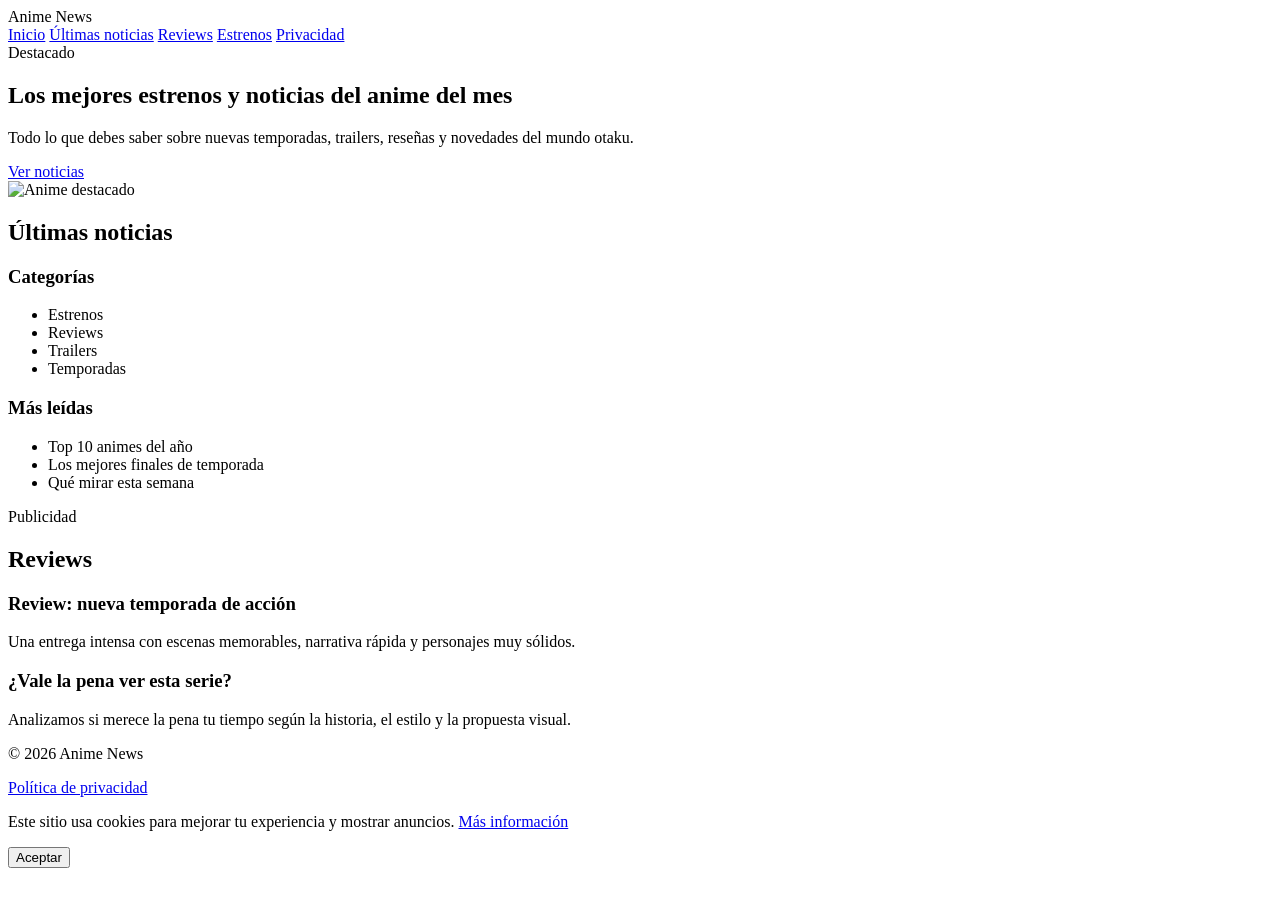
==== index.html @ 09990aba "Update index.html for Anime News site" ====
<!DOCTYPE html>
<html lang="es">
<head>
  <meta charset="UTF-8" />
  <meta name="viewport" content="width=device-width, initial-scale=1.0" />
  <meta name="description" content="Anime News: últimas noticias, reseñas y estrenos del mundo del anime." />
  <meta property="og:title" content="Anime News" />
  <meta property="og:description" content="Últimas noticias, estrenos y reseñas del mundo del anime." />
  <meta property="og:type" content="website" />
  <meta property="og:url" content="https://daihub.vercel.app/" />
  <meta property="og:image" content="https://daihub.vercel.app/og-image.jpg" />
  <meta name="twitter:card" content="summary_large_image" />
  <title>Anime News</title>
  <link rel="canonical" href="https://daihub.vercel.app/" />
  <link rel="stylesheet" href="styles.css" />
</head>
<body>
  <header class="site-header">
    <div class="container nav-wrap">
      <div class="brand">Anime News</div>
      <nav class="menu" aria-label="Menú principal">
        <a href="/">Inicio</a>
        <a href="#news">Últimas noticias</a>
        <a href="#reviews">Reviews</a>
        <a href="#featured">Estrenos</a>
        <a href="privacy.html">Privacidad</a>
      </nav>
    </div>
  </header>

  <main class="container page">
    <section class="hero">
      <div class="hero-content">
        <span class="eyebrow">Destacado</span>
        <h1>Los mejores estrenos y noticias del anime del mes</h1>
        <p>Todo lo que debes saber sobre nuevas temporadas, trailers, reseñas y novedades del mundo otaku.</p>
        <a class="button" href="#news">Ver noticias</a>
      </div>
      <div class="hero-image">
        <img src="https://images.unsplash.com/photo-1578632767115-351597cf2477?auto=format&fit=crop&w=1200&q=80" alt="Anime destacado" />
      </div>
    </section>

    <div class="content-layout">
      <section class="posts" id="news">
        <div class="section-title">
          <h2>Últimas noticias</h2>
        </div>
        <div id="posts-container"></div>
      </section>

      <aside class="sidebar">
        <div class="sidebar-card">
          <h3>Categorías</h3>
          <ul>
            <li>Estrenos</li>
            <li>Reviews</li>
            <li>Trailers</li>
            <li>Temporadas</li>
          </ul>
        </div>

        <div class="sidebar-card">
          <h3>Más leídas</h3>
          <ul>
            <li>Top 10 animes del año</li>
            <li>Los mejores finales de temporada</li>
            <li>Qué mirar esta semana</li>
          </ul>
        </div>

        <div class="ad-box">
          <p class="ad-label">Publicidad</p>
          <ins class="adsbygoogle"
               style="display:block"
               data-ad-client="ca-pub-9249457513441766"
               data-ad-slot="1234567890"
               data-ad-format="auto"
               data-full-width-responsive="true"></ins>
        </div>
      </aside>
    </div>

    <section id="reviews" class="review-section">
      <div class="section-title">
        <h2>Reviews</h2>
      </div>
      <div class="review-grid">
        <article class="review-card">
          <h3>Review: nueva temporada de acción</h3>
          <p>Una entrega intensa con escenas memorables, narrativa rápida y personajes muy sólidos.</p>
        </article>
        <article class="review-card">
          <h3>¿Vale la pena ver esta serie?</h3>
          <p>Analizamos si merece la pena tu tiempo según la historia, el estilo y la propuesta visual.</p>
        </article>
      </div>
    </section>
  </main>

  <footer class="site-footer">
    <div class="container footer-wrap">
      <p>© 2026 Anime News</p>
      <a href="privacy.html">Política de privacidad</a>
    </div>
  </footer>

  <div id="cookie-banner" class="cookie-banner hidden">
    <p>Este sitio usa cookies para mejorar tu experiencia y mostrar anuncios. <a href="privacy.html">Más información</a></p>
    <button id="accept-cookies">Aceptar</button>
  </div>

  <script async src="https://pagead2.googlesyndication.com/pagead/js/adsbygoogle.js?client=ca-pub-9249457513441766" crossorigin="anonymous"></script>
  <script src="main.js"></script>
</body>
</html>
---- styles.css ----
<!DOCTYPE html>
<html lang="es">
<head>
  <meta charset="UTF-8" />
  <meta name="viewport" content="width=device-width, initial-scale=1.0" />
  <meta name="description" content="Blog personal sobre tecnología, creatividad y contenido útil." />
  <meta property="og:title" content="Mi Blog" />
  <meta property="og:description" content="Blog personal sobre tecnología, ideas y contenido útil." />
  <meta property="og:type" content="website" />
  <meta property="og:url" content="https://daihub.vercel.app/" />
  <meta property="og:image" content="https://daihub.vercel.app/og-image.jpg" />
  <meta name="twitter:card" content="summary_large_image" />
  <title>Mi Blog</title>
  <link rel="canonical" href="https://daihub.vercel.app/" />
  <link rel="stylesheet" href="styles.css" />
  <script async src="https://pagead2.googlesyndication.com/pagead/js/adsbygoogle.js?client=ca-pub-9249457513441766" crossorigin="anonymous"></script>
</head>
<body>
  <header class="site-header">
    <div class="container nav-wrap">
      <div class="brand">Mi Blog</div>
      <nav class="menu">
        <a href="/">Inicio</a>
        <a href="privacy.html">Privacidad</a>
      </nav>
    </div>
  </header>

  <main class="container page">
    <section class="hero">
      <h1>Bienvenido a mi blog</h1>
      <p>Contenido útil, ideas, opiniones y recursos para empezar.</p>
    </section>

    <section class="posts" id="posts"></section>

    <div class="ad-block">
      <p class="ad-label">Publicidad</p>
      <ins class="adsbygoogle"
           style="display:block"
           data-ad-client="ca-pub-9249457513441766"
           data-ad-slot="1234567890"
           data-ad-format="auto"
           data-full-width-responsive="true"></ins>
      <script>
        (adsbygoogle = window.adsbygoogle || []).push({});
      </script>
    </div>
  </main>

  <footer class="site-footer">
    <div class="container">
      <p>© 2026 Mi Blog</p>
    </div>
  </footer>

  <div id="cookie-banner" class="cookie-banner hidden">
    <p>Este sitio usa cookies para mejorar tu experiencia y mostrar anuncios. <a href="privacy.html">Más información</a></p>
    <button id="accept-cookies">Aceptar</button>
  </div>

  <script src="main.js"></script>
</body>
</html>
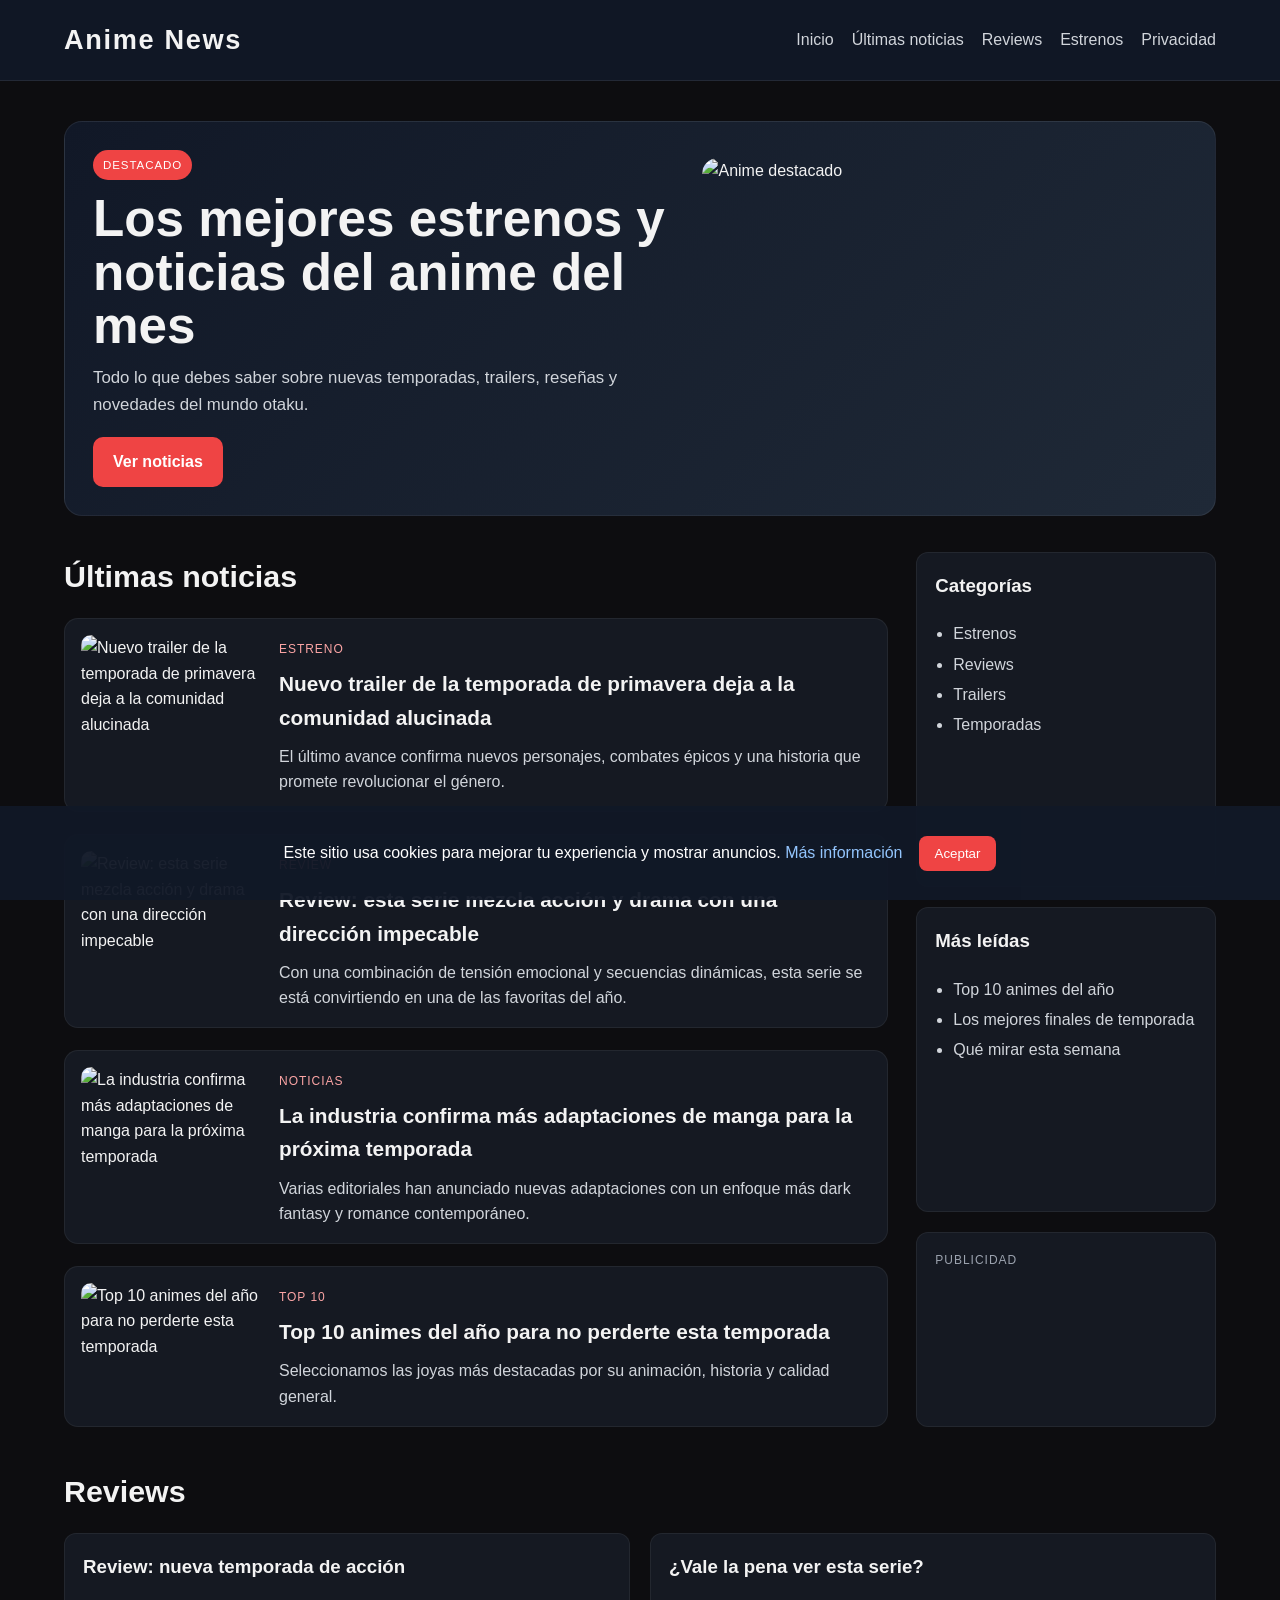
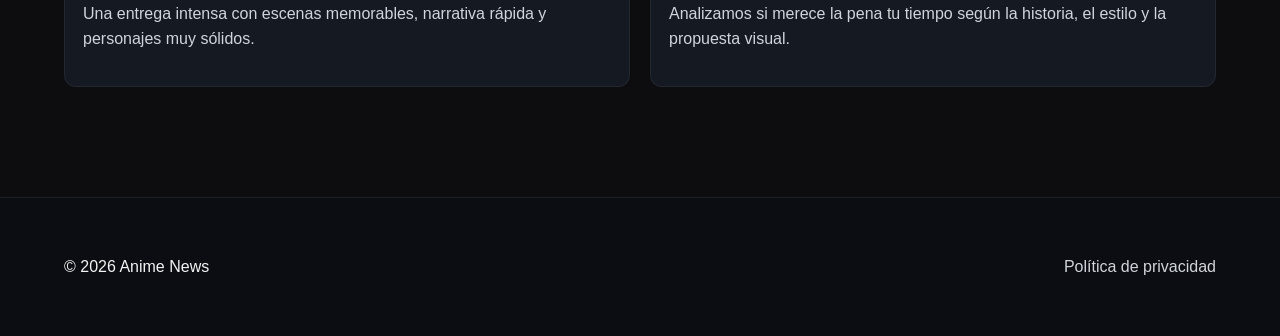
==== commit a4e8ceb5: "Change stylesheet link from styles.css to index.css" ====
--- a/index.html
+++ b/index.html
@@ -12,7 +12,7 @@
   <meta name="twitter:card" content="summary_large_image" />
   <title>Anime News</title>
   <link rel="canonical" href="https://daihub.vercel.app/" />
-  <link rel="stylesheet" href="styles.css" />
+  <link rel="stylesheet" href="index.css" />
 </head>
 <body>
   <header class="site-header">
--- a/index.css
+++ b/index.css
@@ -0,0 +1,279 @@
+* { box-sizing: border-box; }
+html { scroll-behavior: smooth; }
+
+body {
+  margin: 0;
+  font-family: Arial, sans-serif;
+  background: #0d0d10;
+  color: #f3f3f3;
+  line-height: 1.6;
+}
+
+img { max-width: 100%; display: block; }
+a { color: inherit; text-decoration: none; }
+
+.container {
+  width: min(1200px, 90vw);
+  margin: 0 auto;
+}
+
+.site-header {
+  position: sticky;
+  top: 0;
+  z-index: 20;
+  background: rgba(17, 24, 39, 0.96);
+  border-bottom: 1px solid rgba(255,255,255,0.08);
+  backdrop-filter: blur(8px);
+}
+
+.nav-wrap, .footer-wrap {
+  display: flex;
+  justify-content: space-between;
+  align-items: center;
+  padding: 18px 0;
+}
+
+.brand {
+  font-size: 1.7rem;
+  font-weight: 700;
+  letter-spacing: 0.06em;
+}
+
+.menu {
+  display: flex;
+  gap: 18px;
+  flex-wrap: wrap;
+}
+
+.menu a {
+  color: #d1d5db;
+  transition: color .2s ease;
+}
+
+.menu a:hover {
+  color: #f87171;
+}
+
+.page {
+  padding: 40px 0 80px;
+}
+
+.hero {
+  display: grid;
+  grid-template-columns: 1.2fr 1fr;
+  gap: 28px;
+  align-items: center;
+  background: linear-gradient(135deg, #111827, #1f2937);
+  border-radius: 18px;
+  padding: 28px;
+  margin-bottom: 36px;
+  border: 1px solid rgba(255,255,255,0.07);
+}
+
+.eyebrow {
+  display: inline-block;
+  background: #ef4444;
+  color: white;
+  padding: 6px 10px;
+  border-radius: 999px;
+  font-size: 0.72rem;
+  letter-spacing: 0.08em;
+  text-transform: uppercase;
+  margin-bottom: 12px;
+}
+
+.hero h1 {
+  margin: 0 0 12px;
+  font-size: clamp(2.3rem, 4vw, 4rem);
+  line-height: 1.05;
+}
+
+.hero p {
+  margin: 0 0 18px;
+  color: #d1d5db;
+  font-size: 1.05rem;
+}
+
+.button {
+  display: inline-block;
+  background: #ef4444;
+  color: white;
+  padding: 12px 20px;
+  border-radius: 10px;
+  font-weight: 700;
+}
+
+.hero-image img {
+  width: 100%;
+  height: 320px;
+  object-fit: cover;
+  border-radius: 16px;
+}
+
+.content-layout {
+  display: grid;
+  grid-template-columns: minmax(0, 2.2fr) minmax(260px, 0.8fr);
+  gap: 28px;
+}
+
+.section-title h2 {
+  margin: 0 0 18px;
+  font-size: 1.9rem;
+}
+
+#posts-container {
+  display: grid;
+  gap: 22px;
+}
+
+.post-card {
+  display: grid;
+  grid-template-columns: 180px 1fr;
+  gap: 18px;
+  background: #151922;
+  border: 1px solid rgba(255,255,255,0.06);
+  border-radius: 14px;
+  padding: 16px;
+  transition: transform .2s ease, border-color .2s ease;
+}
+
+.post-card:hover {
+  transform: translateY(-3px);
+  border-color: rgba(239,68,68,0.7);
+}
+
+.post-card img {
+  width: 180px;
+  height: 120px;
+  object-fit: cover;
+  border-radius: 10px;
+}
+
+.post-card h3 {
+  margin: 0 0 10px;
+  font-size: 1.3rem;
+}
+
+.post-card p {
+  margin: 0;
+  color: #d1d5db;
+  line-height: 1.6;
+}
+
+.post-meta {
+  display: inline-block;
+  margin-bottom: 8px;
+  color: #fca5a5;
+  font-size: 0.75rem;
+  letter-spacing: 0.08em;
+  text-transform: uppercase;
+}
+
+.sidebar {
+  display: grid;
+  gap: 20px;
+}
+
+.sidebar-card, .ad-box, .review-card {
+  background: #151922;
+  border: 1px solid rgba(255,255,255,0.06);
+  border-radius: 12px;
+  padding: 18px;
+}
+
+.sidebar-card h3 {
+  margin-top: 0;
+}
+
+.sidebar-card ul {
+  margin: 0;
+  padding-left: 18px;
+  color: #d1d5db;
+  line-height: 1.9;
+}
+
+.ad-label {
+  color: #9ca3af;
+  text-transform: uppercase;
+  font-size: 0.75rem;
+  letter-spacing: 1px;
+  margin: 0 0 10px;
+}
+
+.review-section {
+  margin-top: 40px;
+}
+
+.review-grid {
+  display: grid;
+  grid-template-columns: repeat(2, minmax(0, 1fr));
+  gap: 20px;
+}
+
+.review-card h3 {
+  margin-top: 0;
+}
+
+.review-card p {
+  color: #d1d5db;
+  line-height: 1.6;
+}
+
+.cookie-banner {
+  position: fixed;
+  left: 0;
+  right: 0;
+  bottom: 0;
+  background: rgba(17, 24, 39, 0.96);
+  color: white;
+  padding: 18px 24px;
+  display: flex;
+  justify-content: center;
+  align-items: center;
+  gap: 16px;
+  flex-wrap: wrap;
+  z-index: 20;
+}
+
+.cookie-banner.hidden {
+  display: none;
+}
+
+.cookie-banner a {
+  color: #93c5fd;
+}
+
+.cookie-banner button {
+  background: #ef4444;
+  color: white;
+  border: none;
+  border-radius: 8px;
+  padding: 10px 16px;
+  cursor: pointer;
+}
+
+.site-footer {
+  border-top: 1px solid rgba(255,255,255,0.08);
+  background: #0b0d12;
+  padding: 22px 0;
+  margin-top: 30px;
+}
+
+.site-footer a {
+  color: #d1d5db;
+}
+
+@media (max-width: 900px) {
+  .hero, .content-layout, .review-grid {
+    grid-template-columns: 1fr;
+  }
+
+  .post-card {
+    grid-template-columns: 1fr;
+  }
+
+  .post-card img {
+    width: 100%;
+    height: 220px;
+  }
+}
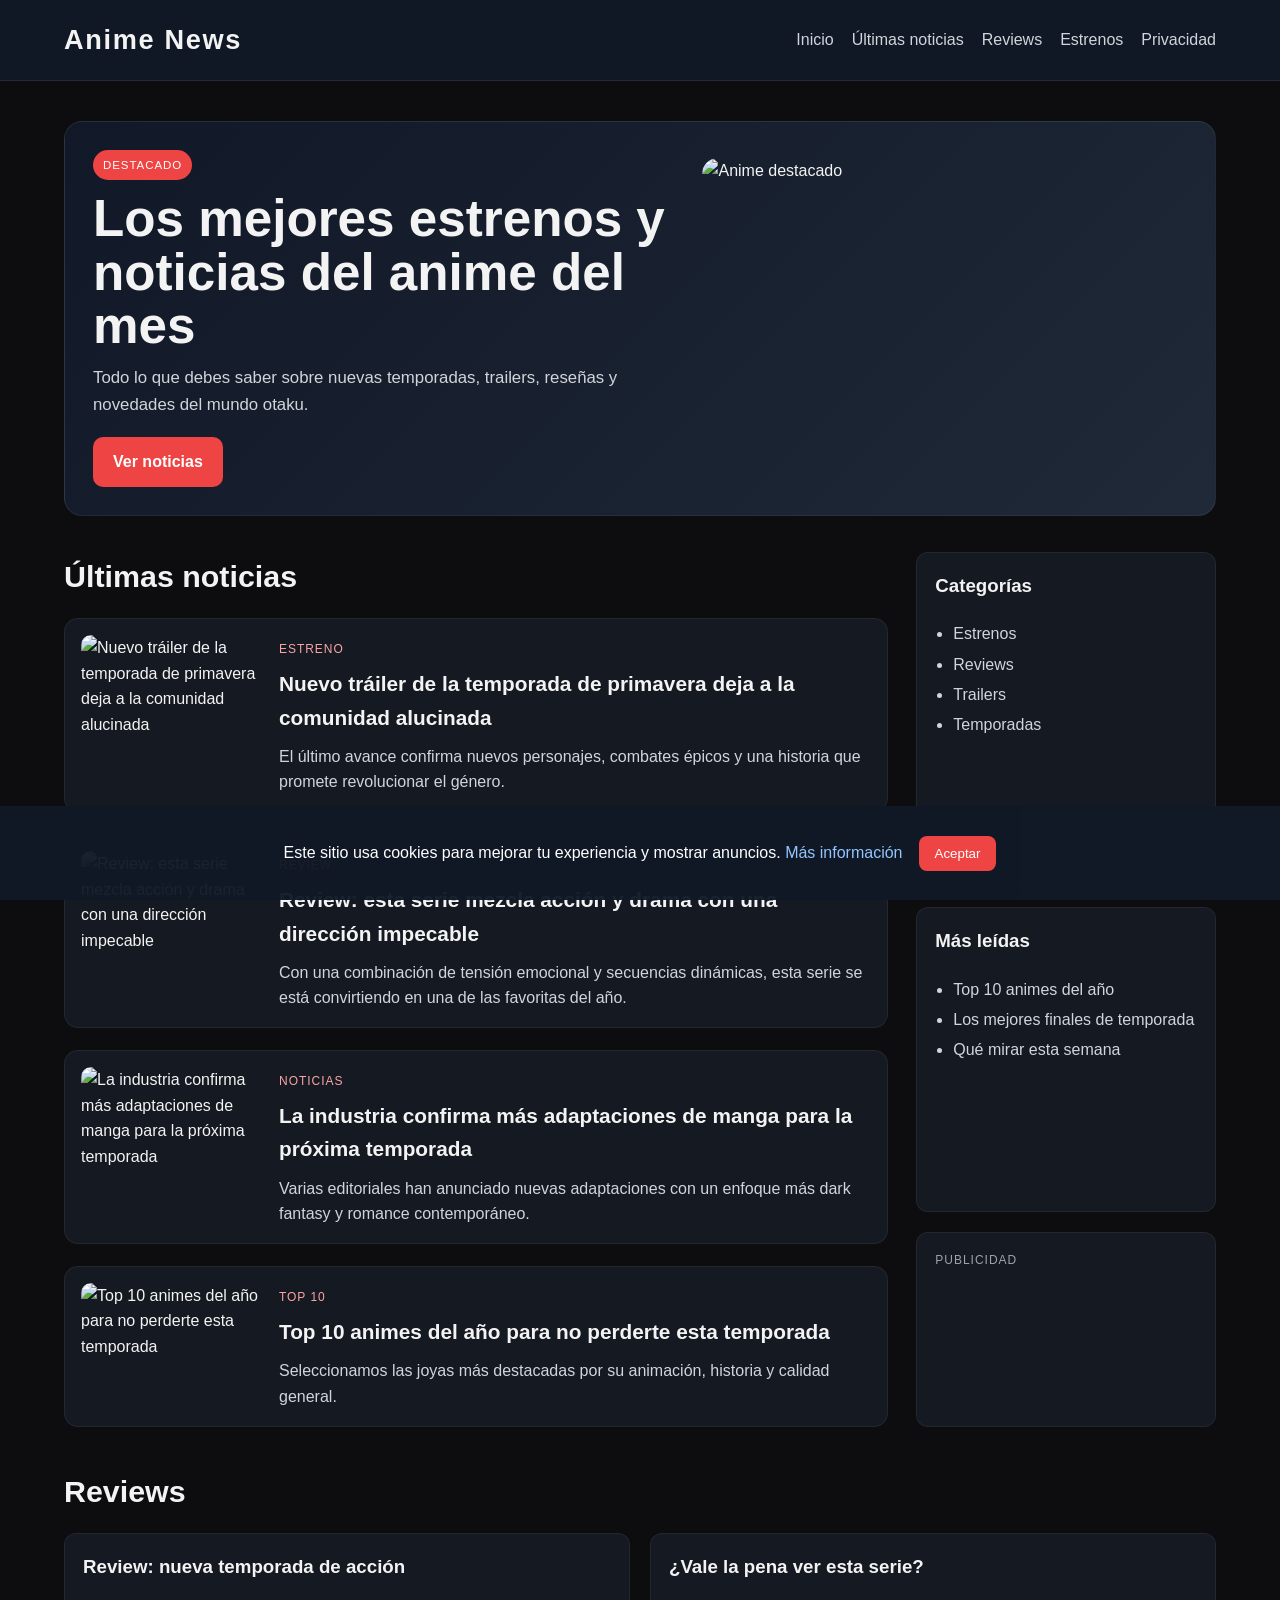
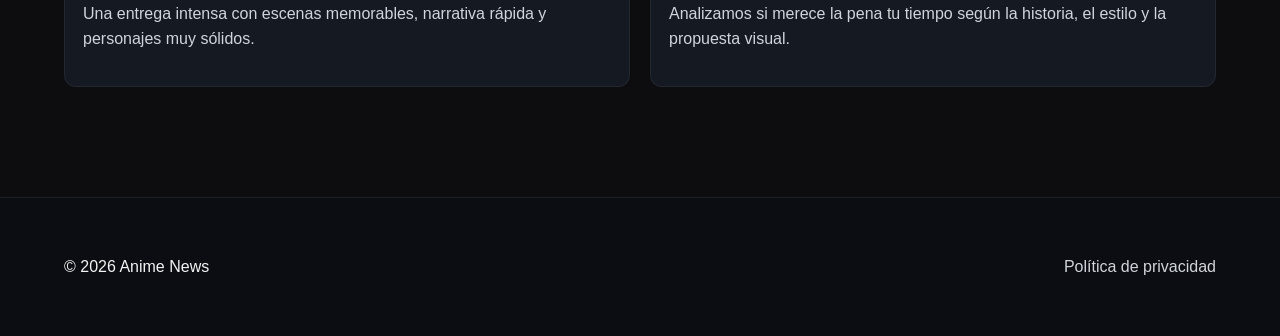
==== commit 4a81952d: "Add files via upload" ====
--- a/index.html
+++ b/index.html
@@ -12,7 +12,7 @@
   <meta name="twitter:card" content="summary_large_image" />
   <title>Anime News</title>
   <link rel="canonical" href="https://daihub.vercel.app/" />
-  <link rel="stylesheet" href="index.css" />
+  <link rel="stylesheet" href="styles.css" />
 </head>
 <body>
   <header class="site-header">
@@ -29,7 +29,7 @@
   </header>
 
   <main class="container page">
-    <section class="hero">
+    <section class="hero" id="featured">
       <div class="hero-content">
         <span class="eyebrow">Destacado</span>
         <h1>Los mejores estrenos y noticias del anime del mes</h1>
@@ -110,7 +110,6 @@
     <button id="accept-cookies">Aceptar</button>
   </div>
 
-  <script async src="https://pagead2.googlesyndication.com/pagead/js/adsbygoogle.js?client=ca-pub-9249457513441766" crossorigin="anonymous"></script>
-  <script src="main.js"></script>
+  <script src="main.js" defer></script>
 </body>
 </html>
--- a/styles.css
+++ b/styles.css
@@ -0,0 +1,279 @@
+* { box-sizing: border-box; }
+html { scroll-behavior: smooth; }
+
+body {
+  margin: 0;
+  font-family: Arial, sans-serif;
+  background: #0d0d10;
+  color: #f3f3f3;
+  line-height: 1.6;
+}
+
+img { max-width: 100%; display: block; }
+a { color: inherit; text-decoration: none; }
+
+.container {
+  width: min(1200px, 90vw);
+  margin: 0 auto;
+}
+
+.site-header {
+  position: sticky;
+  top: 0;
+  z-index: 20;
+  background: rgba(17, 24, 39, 0.96);
+  border-bottom: 1px solid rgba(255,255,255,0.08);
+  backdrop-filter: blur(8px);
+}
+
+.nav-wrap, .footer-wrap {
+  display: flex;
+  justify-content: space-between;
+  align-items: center;
+  padding: 18px 0;
+}
+
+.brand {
+  font-size: 1.7rem;
+  font-weight: 700;
+  letter-spacing: 0.06em;
+}
+
+.menu {
+  display: flex;
+  gap: 18px;
+  flex-wrap: wrap;
+}
+
+.menu a {
+  color: #d1d5db;
+  transition: color .2s ease;
+}
+
+.menu a:hover {
+  color: #f87171;
+}
+
+.page {
+  padding: 40px 0 80px;
+}
+
+.hero {
+  display: grid;
+  grid-template-columns: 1.2fr 1fr;
+  gap: 28px;
+  align-items: center;
+  background: linear-gradient(135deg, #111827, #1f2937);
+  border-radius: 18px;
+  padding: 28px;
+  margin-bottom: 36px;
+  border: 1px solid rgba(255,255,255,0.07);
+}
+
+.eyebrow {
+  display: inline-block;
+  background: #ef4444;
+  color: white;
+  padding: 6px 10px;
+  border-radius: 999px;
+  font-size: 0.72rem;
+  letter-spacing: 0.08em;
+  text-transform: uppercase;
+  margin-bottom: 12px;
+}
+
+.hero h1 {
+  margin: 0 0 12px;
+  font-size: clamp(2.3rem, 4vw, 4rem);
+  line-height: 1.05;
+}
+
+.hero p {
+  margin: 0 0 18px;
+  color: #d1d5db;
+  font-size: 1.05rem;
+}
+
+.button {
+  display: inline-block;
+  background: #ef4444;
+  color: white;
+  padding: 12px 20px;
+  border-radius: 10px;
+  font-weight: 700;
+}
+
+.hero-image img {
+  width: 100%;
+  height: 320px;
+  object-fit: cover;
+  border-radius: 16px;
+}
+
+.content-layout {
+  display: grid;
+  grid-template-columns: minmax(0, 2.2fr) minmax(260px, 0.8fr);
+  gap: 28px;
+}
+
+.section-title h2 {
+  margin: 0 0 18px;
+  font-size: 1.9rem;
+}
+
+#posts-container {
+  display: grid;
+  gap: 22px;
+}
+
+.post-card {
+  display: grid;
+  grid-template-columns: 180px 1fr;
+  gap: 18px;
+  background: #151922;
+  border: 1px solid rgba(255,255,255,0.06);
+  border-radius: 14px;
+  padding: 16px;
+  transition: transform .2s ease, border-color .2s ease;
+}
+
+.post-card:hover {
+  transform: translateY(-3px);
+  border-color: rgba(239,68,68,0.7);
+}
+
+.post-card img {
+  width: 180px;
+  height: 120px;
+  object-fit: cover;
+  border-radius: 10px;
+}
+
+.post-card h3 {
+  margin: 0 0 10px;
+  font-size: 1.3rem;
+}
+
+.post-card p {
+  margin: 0;
+  color: #d1d5db;
+  line-height: 1.6;
+}
+
+.post-meta {
+  display: inline-block;
+  margin-bottom: 8px;
+  color: #fca5a5;
+  font-size: 0.75rem;
+  letter-spacing: 0.08em;
+  text-transform: uppercase;
+}
+
+.sidebar {
+  display: grid;
+  gap: 20px;
+}
+
+.sidebar-card, .ad-box, .review-card {
+  background: #151922;
+  border: 1px solid rgba(255,255,255,0.06);
+  border-radius: 12px;
+  padding: 18px;
+}
+
+.sidebar-card h3 {
+  margin-top: 0;
+}
+
+.sidebar-card ul {
+  margin: 0;
+  padding-left: 18px;
+  color: #d1d5db;
+  line-height: 1.9;
+}
+
+.ad-label {
+  color: #9ca3af;
+  text-transform: uppercase;
+  font-size: 0.75rem;
+  letter-spacing: 1px;
+  margin: 0 0 10px;
+}
+
+.review-section {
+  margin-top: 40px;
+}
+
+.review-grid {
+  display: grid;
+  grid-template-columns: repeat(2, minmax(0, 1fr));
+  gap: 20px;
+}
+
+.review-card h3 {
+  margin-top: 0;
+}
+
+.review-card p {
+  color: #d1d5db;
+  line-height: 1.6;
+}
+
+.cookie-banner {
+  position: fixed;
+  left: 0;
+  right: 0;
+  bottom: 0;
+  background: rgba(17, 24, 39, 0.96);
+  color: white;
+  padding: 18px 24px;
+  display: flex;
+  justify-content: center;
+  align-items: center;
+  gap: 16px;
+  flex-wrap: wrap;
+  z-index: 20;
+}
+
+.cookie-banner.hidden {
+  display: none;
+}
+
+.cookie-banner a {
+  color: #93c5fd;
+}
+
+.cookie-banner button {
+  background: #ef4444;
+  color: white;
+  border: none;
+  border-radius: 8px;
+  padding: 10px 16px;
+  cursor: pointer;
+}
+
+.site-footer {
+  border-top: 1px solid rgba(255,255,255,0.08);
+  background: #0b0d12;
+  padding: 22px 0;
+  margin-top: 30px;
+}
+
+.site-footer a {
+  color: #d1d5db;
+}
+
+@media (max-width: 900px) {
+  .hero, .content-layout, .review-grid {
+    grid-template-columns: 1fr;
+  }
+
+  .post-card {
+    grid-template-columns: 1fr;
+  }
+
+  .post-card img {
+    width: 100%;
+    height: 220px;
+  }
+}
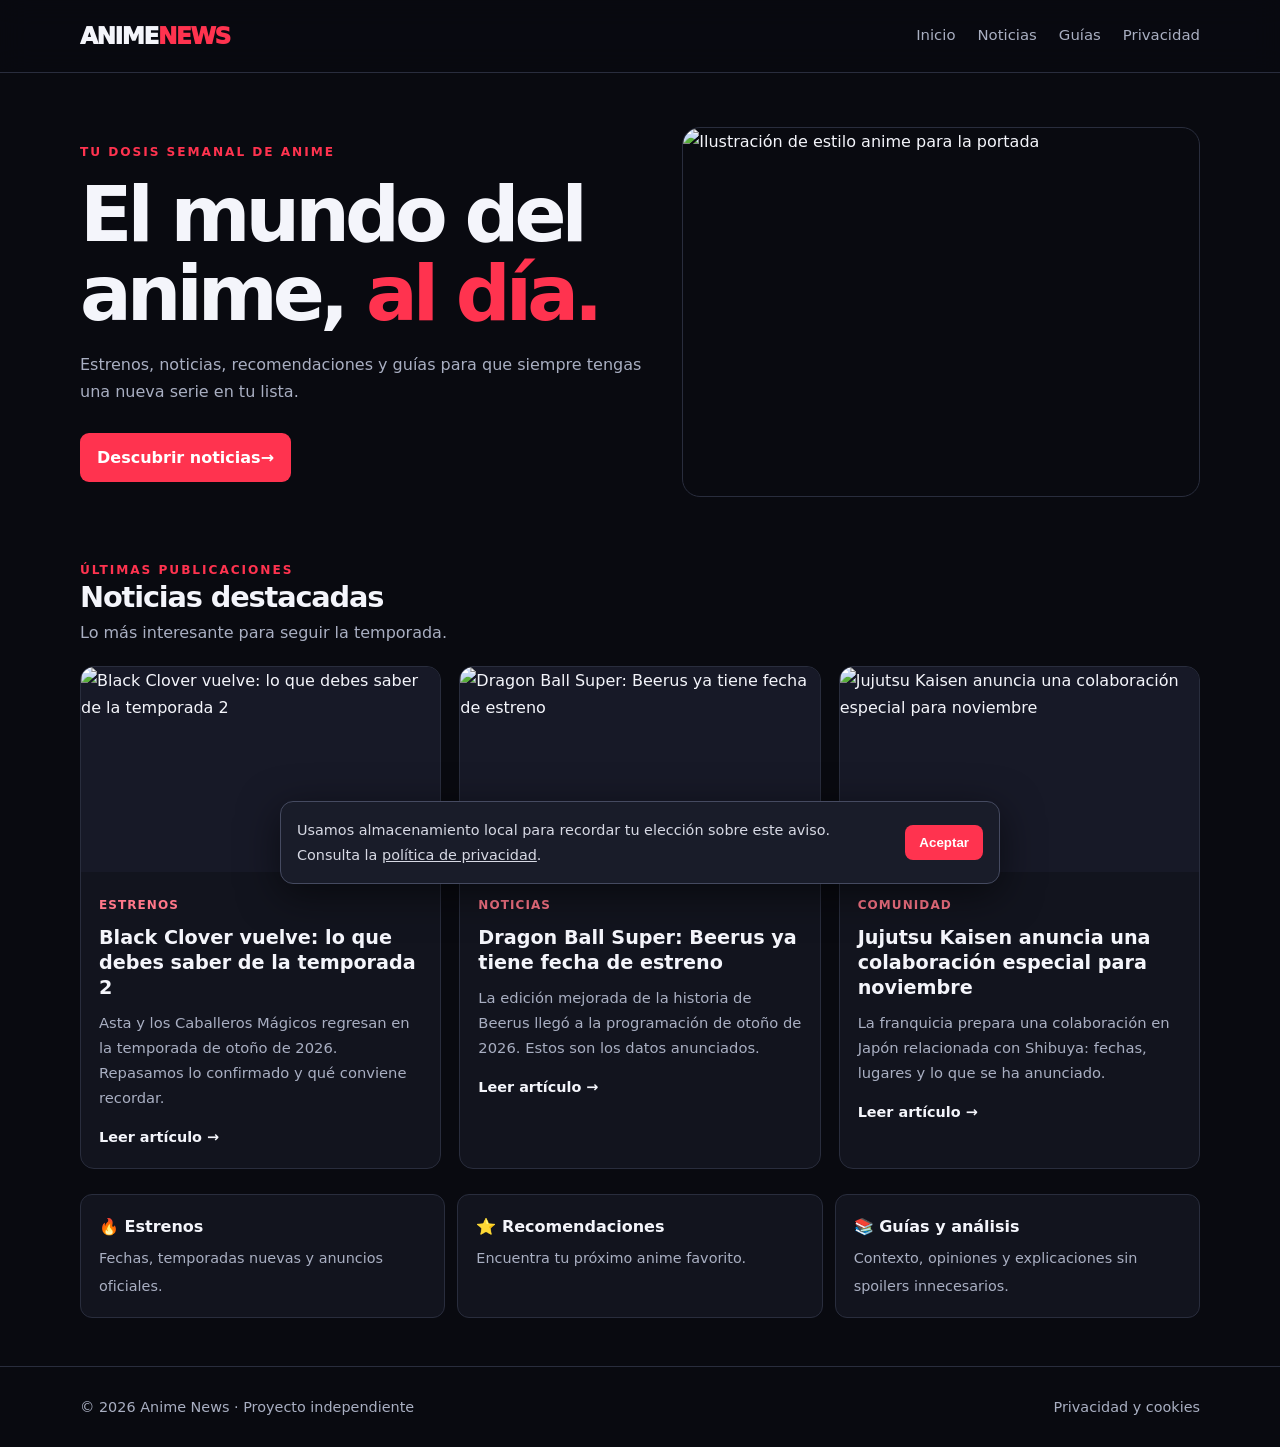
==== commit e0f56a56: "Add files via upload" ====
--- a/index.html
+++ b/index.html
@@ -1,115 +1,21 @@
-<!DOCTYPE html>
+<!doctype html>
 <html lang="es">
 <head>
-  <meta charset="UTF-8" />
-  <meta name="viewport" content="width=device-width, initial-scale=1.0" />
-  <meta name="description" content="Anime News: últimas noticias, reseñas y estrenos del mundo del anime." />
-  <meta property="og:title" content="Anime News" />
-  <meta property="og:description" content="Últimas noticias, estrenos y reseñas del mundo del anime." />
-  <meta property="og:type" content="website" />
-  <meta property="og:url" content="https://daihub.vercel.app/" />
-  <meta property="og:image" content="https://daihub.vercel.app/og-image.jpg" />
-  <meta name="twitter:card" content="summary_large_image" />
-  <title>Anime News</title>
-  <link rel="canonical" href="https://daihub.vercel.app/" />
-  <link rel="stylesheet" href="styles.css" />
+<meta charset="utf-8"><meta name="viewport" content="width=device-width, initial-scale=1">
+<title>Anime News | Noticias, estrenos y recomendaciones de anime</title>
+<meta name="description" content="Noticias de anime, estrenos, novedades, guías y recomendaciones para descubrir qué ver esta temporada.">
+<link rel="canonical" href="https://daihub.vercel.app/">
+<meta name="theme-color" content="#090a10"><link rel="stylesheet" href="styles.css">
 </head>
 <body>
-  <header class="site-header">
-    <div class="container nav-wrap">
-      <div class="brand">Anime News</div>
-      <nav class="menu" aria-label="Menú principal">
-        <a href="/">Inicio</a>
-        <a href="#news">Últimas noticias</a>
-        <a href="#reviews">Reviews</a>
-        <a href="#featured">Estrenos</a>
-        <a href="privacy.html">Privacidad</a>
-      </nav>
-    </div>
-  </header>
-
-  <main class="container page">
-    <section class="hero" id="featured">
-      <div class="hero-content">
-        <span class="eyebrow">Destacado</span>
-        <h1>Los mejores estrenos y noticias del anime del mes</h1>
-        <p>Todo lo que debes saber sobre nuevas temporadas, trailers, reseñas y novedades del mundo otaku.</p>
-        <a class="button" href="#news">Ver noticias</a>
-      </div>
-      <div class="hero-image">
-        <img src="https://images.unsplash.com/photo-1578632767115-351597cf2477?auto=format&fit=crop&w=1200&q=80" alt="Anime destacado" />
-      </div>
-    </section>
-
-    <div class="content-layout">
-      <section class="posts" id="news">
-        <div class="section-title">
-          <h2>Últimas noticias</h2>
-        </div>
-        <div id="posts-container"></div>
-      </section>
-
-      <aside class="sidebar">
-        <div class="sidebar-card">
-          <h3>Categorías</h3>
-          <ul>
-            <li>Estrenos</li>
-            <li>Reviews</li>
-            <li>Trailers</li>
-            <li>Temporadas</li>
-          </ul>
-        </div>
-
-        <div class="sidebar-card">
-          <h3>Más leídas</h3>
-          <ul>
-            <li>Top 10 animes del año</li>
-            <li>Los mejores finales de temporada</li>
-            <li>Qué mirar esta semana</li>
-          </ul>
-        </div>
-
-        <div class="ad-box">
-          <p class="ad-label">Publicidad</p>
-          <ins class="adsbygoogle"
-               style="display:block"
-               data-ad-client="ca-pub-9249457513441766"
-               data-ad-slot="1234567890"
-               data-ad-format="auto"
-               data-full-width-responsive="true"></ins>
-        </div>
-      </aside>
-    </div>
-
-    <section id="reviews" class="review-section">
-      <div class="section-title">
-        <h2>Reviews</h2>
-      </div>
-      <div class="review-grid">
-        <article class="review-card">
-          <h3>Review: nueva temporada de acción</h3>
-          <p>Una entrega intensa con escenas memorables, narrativa rápida y personajes muy sólidos.</p>
-        </article>
-        <article class="review-card">
-          <h3>¿Vale la pena ver esta serie?</h3>
-          <p>Analizamos si merece la pena tu tiempo según la historia, el estilo y la propuesta visual.</p>
-        </article>
-      </div>
-    </section>
-  </main>
-
-  <footer class="site-footer">
-    <div class="container footer-wrap">
-      <p>© 2026 Anime News</p>
-      <a href="privacy.html">Política de privacidad</a>
-    </div>
-  </footer>
-
-  <div id="cookie-banner" class="cookie-banner hidden">
-    <p>Este sitio usa cookies para mejorar tu experiencia y mostrar anuncios. <a href="privacy.html">Más información</a></p>
-    <button id="accept-cookies">Aceptar</button>
-  </div>
-
-  <script src="main.js" defer></script>
-</body>
-</html>
+<header class="site-header"><div class="container nav"><a class="brand" href="/">ANIME<span>NEWS</span></a><nav class="nav-links" aria-label="Navegación principal"><a href="/">Inicio</a><a href="#noticias">Noticias</a><a href="#guias">Guías</a><a href="privacy.html">Privacidad</a></nav></div></header>
+<main>
+<section class="hero"><div class="container hero-grid"><div><div class="eyebrow">Tu dosis semanal de anime</div><h1>El mundo del anime, <span style="color:var(--red)">al día.</span></h1><p>Estrenos, noticias, recomendaciones y guías para que siempre tengas una nueva serie en tu lista.</p><a class="btn" href="#noticias">Descubrir noticias <span aria-hidden="true">→</span></a></div><img class="hero-img" src="https://images.unsplash.com/photo-1578632767115-351597cf2477?auto=format&fit=crop&w=1400&q=85" alt="Ilustración de estilo anime para la portada" fetchpriority="high"></div></section>
+<section class="section" id="noticias"><div class="container"><div class="section-heading"><div><div class="eyebrow">Últimas publicaciones</div><h2>Noticias destacadas</h2><p>Lo más interesante para seguir la temporada.</p></div></div><div id="posts-container" class="post-grid"><noscript>Activa JavaScript para ver las noticias destacadas.</noscript></div>
+<div class="feature-strip" id="guias"><div class="feature"><strong>🔥 Estrenos</strong><span>Fechas, temporadas nuevas y anuncios oficiales.</span></div><div class="feature"><strong>⭐ Recomendaciones</strong><span>Encuentra tu próximo anime favorito.</span></div><div class="feature"><strong>📚 Guías y análisis</strong><span>Contexto, opiniones y explicaciones sin spoilers innecesarios.</span></div></div>
+</div></section>
+</main>
+<footer class="site-footer"><div class="container footer-row"><span>© 2026 Anime News · Proyecto independiente</span><span><a href="privacy.html">Privacidad y cookies</a></span></div></footer>
+<div id="cookie-banner" class="cookie-banner hidden" role="dialog" aria-label="Aviso de cookies"><p>Usamos almacenamiento local para recordar tu elección sobre este aviso. Consulta la <a href="privacy.html" style="text-decoration:underline">política de privacidad</a>.</p><button id="accept-cookies" type="button">Aceptar</button></div>
+<script src="main.js" defer></script>
+</body></html>
--- a/styles.css
+++ b/styles.css
@@ -1,279 +1,3 @@
-* { box-sizing: border-box; }
-html { scroll-behavior: smooth; }
 
-body {
-  margin: 0;
-  font-family: Arial, sans-serif;
-  background: #0d0d10;
-  color: #f3f3f3;
-  line-height: 1.6;
-}
-
-img { max-width: 100%; display: block; }
-a { color: inherit; text-decoration: none; }
-
-.container {
-  width: min(1200px, 90vw);
-  margin: 0 auto;
-}
-
-.site-header {
-  position: sticky;
-  top: 0;
-  z-index: 20;
-  background: rgba(17, 24, 39, 0.96);
-  border-bottom: 1px solid rgba(255,255,255,0.08);
-  backdrop-filter: blur(8px);
-}
-
-.nav-wrap, .footer-wrap {
-  display: flex;
-  justify-content: space-between;
-  align-items: center;
-  padding: 18px 0;
-}
-
-.brand {
-  font-size: 1.7rem;
-  font-weight: 700;
-  letter-spacing: 0.06em;
-}
-
-.menu {
-  display: flex;
-  gap: 18px;
-  flex-wrap: wrap;
-}
-
-.menu a {
-  color: #d1d5db;
-  transition: color .2s ease;
-}
-
-.menu a:hover {
-  color: #f87171;
-}
-
-.page {
-  padding: 40px 0 80px;
-}
-
-.hero {
-  display: grid;
-  grid-template-columns: 1.2fr 1fr;
-  gap: 28px;
-  align-items: center;
-  background: linear-gradient(135deg, #111827, #1f2937);
-  border-radius: 18px;
-  padding: 28px;
-  margin-bottom: 36px;
-  border: 1px solid rgba(255,255,255,0.07);
-}
-
-.eyebrow {
-  display: inline-block;
-  background: #ef4444;
-  color: white;
-  padding: 6px 10px;
-  border-radius: 999px;
-  font-size: 0.72rem;
-  letter-spacing: 0.08em;
-  text-transform: uppercase;
-  margin-bottom: 12px;
-}
-
-.hero h1 {
-  margin: 0 0 12px;
-  font-size: clamp(2.3rem, 4vw, 4rem);
-  line-height: 1.05;
-}
-
-.hero p {
-  margin: 0 0 18px;
-  color: #d1d5db;
-  font-size: 1.05rem;
-}
-
-.button {
-  display: inline-block;
-  background: #ef4444;
-  color: white;
-  padding: 12px 20px;
-  border-radius: 10px;
-  font-weight: 700;
-}
-
-.hero-image img {
-  width: 100%;
-  height: 320px;
-  object-fit: cover;
-  border-radius: 16px;
-}
-
-.content-layout {
-  display: grid;
-  grid-template-columns: minmax(0, 2.2fr) minmax(260px, 0.8fr);
-  gap: 28px;
-}
-
-.section-title h2 {
-  margin: 0 0 18px;
-  font-size: 1.9rem;
-}
-
-#posts-container {
-  display: grid;
-  gap: 22px;
-}
-
-.post-card {
-  display: grid;
-  grid-template-columns: 180px 1fr;
-  gap: 18px;
-  background: #151922;
-  border: 1px solid rgba(255,255,255,0.06);
-  border-radius: 14px;
-  padding: 16px;
-  transition: transform .2s ease, border-color .2s ease;
-}
-
-.post-card:hover {
-  transform: translateY(-3px);
-  border-color: rgba(239,68,68,0.7);
-}
-
-.post-card img {
-  width: 180px;
-  height: 120px;
-  object-fit: cover;
-  border-radius: 10px;
-}
-
-.post-card h3 {
-  margin: 0 0 10px;
-  font-size: 1.3rem;
-}
-
-.post-card p {
-  margin: 0;
-  color: #d1d5db;
-  line-height: 1.6;
-}
-
-.post-meta {
-  display: inline-block;
-  margin-bottom: 8px;
-  color: #fca5a5;
-  font-size: 0.75rem;
-  letter-spacing: 0.08em;
-  text-transform: uppercase;
-}
-
-.sidebar {
-  display: grid;
-  gap: 20px;
-}
-
-.sidebar-card, .ad-box, .review-card {
-  background: #151922;
-  border: 1px solid rgba(255,255,255,0.06);
-  border-radius: 12px;
-  padding: 18px;
-}
-
-.sidebar-card h3 {
-  margin-top: 0;
-}
-
-.sidebar-card ul {
-  margin: 0;
-  padding-left: 18px;
-  color: #d1d5db;
-  line-height: 1.9;
-}
-
-.ad-label {
-  color: #9ca3af;
-  text-transform: uppercase;
-  font-size: 0.75rem;
-  letter-spacing: 1px;
-  margin: 0 0 10px;
-}
-
-.review-section {
-  margin-top: 40px;
-}
-
-.review-grid {
-  display: grid;
-  grid-template-columns: repeat(2, minmax(0, 1fr));
-  gap: 20px;
-}
-
-.review-card h3 {
-  margin-top: 0;
-}
-
-.review-card p {
-  color: #d1d5db;
-  line-height: 1.6;
-}
-
-.cookie-banner {
-  position: fixed;
-  left: 0;
-  right: 0;
-  bottom: 0;
-  background: rgba(17, 24, 39, 0.96);
-  color: white;
-  padding: 18px 24px;
-  display: flex;
-  justify-content: center;
-  align-items: center;
-  gap: 16px;
-  flex-wrap: wrap;
-  z-index: 20;
-}
-
-.cookie-banner.hidden {
-  display: none;
-}
-
-.cookie-banner a {
-  color: #93c5fd;
-}
-
-.cookie-banner button {
-  background: #ef4444;
-  color: white;
-  border: none;
-  border-radius: 8px;
-  padding: 10px 16px;
-  cursor: pointer;
-}
-
-.site-footer {
-  border-top: 1px solid rgba(255,255,255,0.08);
-  background: #0b0d12;
-  padding: 22px 0;
-  margin-top: 30px;
-}
-
-.site-footer a {
-  color: #d1d5db;
-}
-
-@media (max-width: 900px) {
-  .hero, .content-layout, .review-grid {
-    grid-template-columns: 1fr;
-  }
-
-  .post-card {
-    grid-template-columns: 1fr;
-  }
-
-  .post-card img {
-    width: 100%;
-    height: 220px;
-  }
-}
+:root{--bg:#090a10;--panel:#12141e;--panel2:#191c29;--text:#f4f5fb;--muted:#a9afc2;--red:#ff334f;--line:#292d3d;--max:1120px}
+*{box-sizing:border-box}html{scroll-behavior:smooth}body{margin:0;background:var(--bg);color:var(--text);font:16px/1.7 system-ui,-apple-system,Segoe UI,Roboto,Arial,sans-serif}a{color:inherit;text-decoration:none}a:hover{color:#ff6579}img{max-width:100%;display:block}.container{width:min(var(--max),calc(100% - 36px));margin-inline:auto}.site-header{position:sticky;top:0;z-index:10;background:rgba(9,10,16,.94);backdrop-filter:blur(14px);border-bottom:1px solid var(--line)}.nav{min-height:72px;display:flex;align-items:center;justify-content:space-between;gap:24px}.brand{font-weight:950;font-size:1.45rem;letter-spacing:-.06em}.brand span{color:var(--red)}.nav-links{display:flex;gap:22px;align-items:center;flex-wrap:wrap;color:var(--muted);font-size:.93rem}.nav-links a:hover{color:white}.hero{padding:54px 0 38px}.eyebrow{color:var(--red);font-size:.76rem;text-transform:uppercase;letter-spacing:.16em;font-weight:850}.hero-grid{display:grid;grid-template-columns:1.05fr .95fr;gap:30px;align-items:center}.hero h1{font-size:clamp(2.4rem,6vw,4.8rem);line-height:1.02;letter-spacing:-.065em;margin:14px 0 18px}.hero p{color:var(--muted);max-width:590px}.hero-img{width:100%;height:370px;object-fit:cover;border-radius:18px;border:1px solid var(--line)}.btn{display:inline-flex;margin-top:12px;background:var(--red);color:white;padding:11px 17px;border-radius:9px;font-weight:800}.btn:hover{color:white;background:#d91f3b}.section{padding:25px 0 48px}.section-heading{display:flex;justify-content:space-between;align-items:end;gap:16px;margin-bottom:20px}.section-heading h2{font-size:1.8rem;line-height:1.15;margin:0;letter-spacing:-.04em}.section-heading p{margin:5px 0 0;color:var(--muted)}.post-grid{display:grid;grid-template-columns:repeat(3,minmax(0,1fr));gap:18px}.post-card{overflow:hidden;border:1px solid var(--line);background:var(--panel);border-radius:14px;transition:transform .2s,border-color .2s}.post-card:hover{transform:translateY(-3px);border-color:#555b72}.post-card img{width:100%;height:205px;object-fit:cover;background:#171927}.post-body{padding:18px}.tag{display:inline-block;color:#ff7789;font-size:.75rem;font-weight:850;text-transform:uppercase;letter-spacing:.09em}.post-card h3{font-size:1.2rem;line-height:1.3;margin:9px 0}.post-card p{color:var(--muted);font-size:.92rem;margin:0 0 13px}.read-more{font-weight:800;font-size:.9rem}.feature-strip{display:grid;grid-template-columns:repeat(3,1fr);gap:12px;margin-top:25px}.feature{padding:18px;border:1px solid var(--line);border-radius:12px;background:var(--panel)}.feature strong{display:block;margin-bottom:4px}.feature span{color:var(--muted);font-size:.9rem}.site-footer{border-top:1px solid var(--line);padding:28px 0;color:var(--muted);font-size:.9rem}.footer-row{display:flex;justify-content:space-between;gap:15px;flex-wrap:wrap}.article-wrap{max-width:850px;margin:0 auto;padding:40px 0 64px}.article-top{color:var(--muted);font-size:.88rem}.article-wrap h1{font-size:clamp(2.2rem,5vw,3.8rem);line-height:1.07;letter-spacing:-.055em;margin:12px 0 18px}.article-lead{font-size:1.18rem;color:#c4c9d8;line-height:1.65}.article-hero{width:100%;height:min(52vw,460px);min-height:240px;object-fit:cover;border-radius:16px;margin:24px 0}.article-content{font-size:1.04rem}.article-content h2{font-size:1.65rem;letter-spacing:-.035em;margin:32px 0 8px}.article-content p,.article-content li{color:#d2d5e0}.article-content a{color:#ff788b;text-decoration:underline;text-underline-offset:3px}.source-note{background:var(--panel);border:1px solid var(--line);padding:17px;border-radius:12px;margin:28px 0}.source-note strong{display:block;margin-bottom:6px}.source-note ul{padding-left:20px;margin:8px 0}.disclaimer{color:var(--muted);font-size:.87rem;border-top:1px solid var(--line);padding-top:18px;margin-top:28px}.cookie-banner{position:fixed;z-index:30;bottom:16px;left:16px;right:16px;max-width:720px;margin:auto;background:#191c29;border:1px solid #454a60;border-radius:13px;padding:16px;box-shadow:0 10px 40px #0008;display:flex;align-items:center;gap:18px}.cookie-banner p{margin:0;color:#d7d9e4;font-size:.9rem;flex:1}.cookie-banner button{border:0;border-radius:8px;background:var(--red);color:white;padding:10px 14px;font-weight:800;cursor:pointer}.hidden{display:none!important}.plain-page{max-width:800px;margin:42px auto 70px}.plain-page h1{font-size:2.5rem;line-height:1.1}.plain-page p{color:#d2d5e0}@media(max-width:800px){.hero-grid{grid-template-columns:1fr}.hero-img{height:290px}.post-grid{grid-template-columns:repeat(2,minmax(0,1fr))}.feature-strip{grid-template-columns:1fr}.nav{align-items:flex-start;padding:17px 0;flex-direction:column;gap:8px}.nav-links{gap:14px}}@media(max-width:540px){.post-grid{grid-template-columns:1fr}.post-card img{height:220px}.hero{padding-top:35px}.cookie-banner{align-items:stretch;flex-direction:column;gap:10px}.cookie-banner button{align-self:flex-start}}
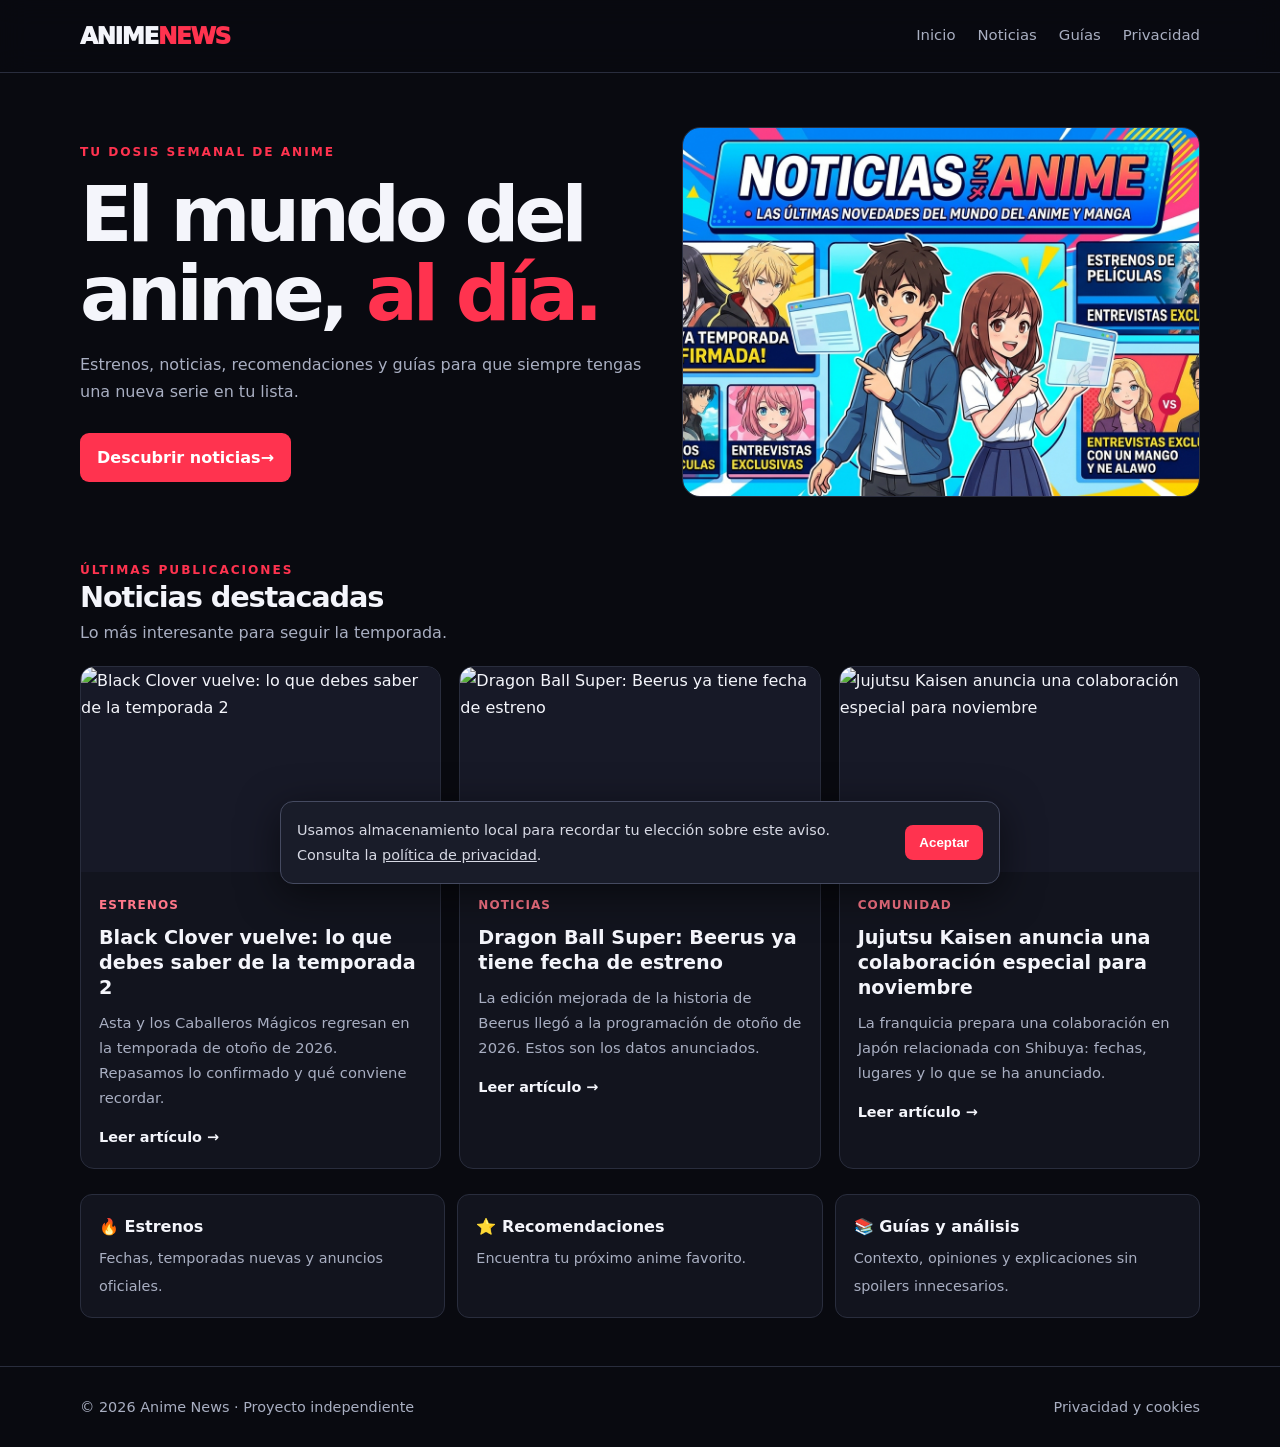
==== commit 59b9cd00: "Update hero image source in index.html Replaced hero image source from a blob URL to a local image f" ====
--- a/index.html
+++ b/index.html
@@ -10,7 +10,7 @@
 <body>
 <header class="site-header"><div class="container nav"><a class="brand" href="/">ANIME<span>NEWS</span></a><nav class="nav-links" aria-label="Navegación principal"><a href="/">Inicio</a><a href="#noticias">Noticias</a><a href="#guias">Guías</a><a href="privacy.html">Privacidad</a></nav></div></header>
 <main>
-<section class="hero"><div class="container hero-grid"><div><div class="eyebrow">Tu dosis semanal de anime</div><h1>El mundo del anime, <span style="color:var(--red)">al día.</span></h1><p>Estrenos, noticias, recomendaciones y guías para que siempre tengas una nueva serie en tu lista.</p><a class="btn" href="#noticias">Descubrir noticias <span aria-hidden="true">→</span></a></div><img class="hero-img" src="https://images.unsplash.com/photo-1578632767115-351597cf2477?auto=format&fit=crop&w=1400&q=85" alt="Ilustración de estilo anime para la portada" fetchpriority="high"></div></section>
+<section class="hero"><div class="container hero-grid"><div><div class="eyebrow">Tu dosis semanal de anime</div><h1>El mundo del anime, <span style="color:var(--red)">al día.</span></h1><p>Estrenos, noticias, recomendaciones y guías para que siempre tengas una nueva serie en tu lista.</p><a class="btn" href="#noticias">Descubrir noticias <span aria-hidden="true">→</span></a></div><img class="hero-img" src="noticias.jpeg" alt="Ilustración de estilo anime para la portada" fetchpriority="high"></div></section>
 <section class="section" id="noticias"><div class="container"><div class="section-heading"><div><div class="eyebrow">Últimas publicaciones</div><h2>Noticias destacadas</h2><p>Lo más interesante para seguir la temporada.</p></div></div><div id="posts-container" class="post-grid"><noscript>Activa JavaScript para ver las noticias destacadas.</noscript></div>
 <div class="feature-strip" id="guias"><div class="feature"><strong>🔥 Estrenos</strong><span>Fechas, temporadas nuevas y anuncios oficiales.</span></div><div class="feature"><strong>⭐ Recomendaciones</strong><span>Encuentra tu próximo anime favorito.</span></div><div class="feature"><strong>📚 Guías y análisis</strong><span>Contexto, opiniones y explicaciones sin spoilers innecesarios.</span></div></div>
 </div></section>
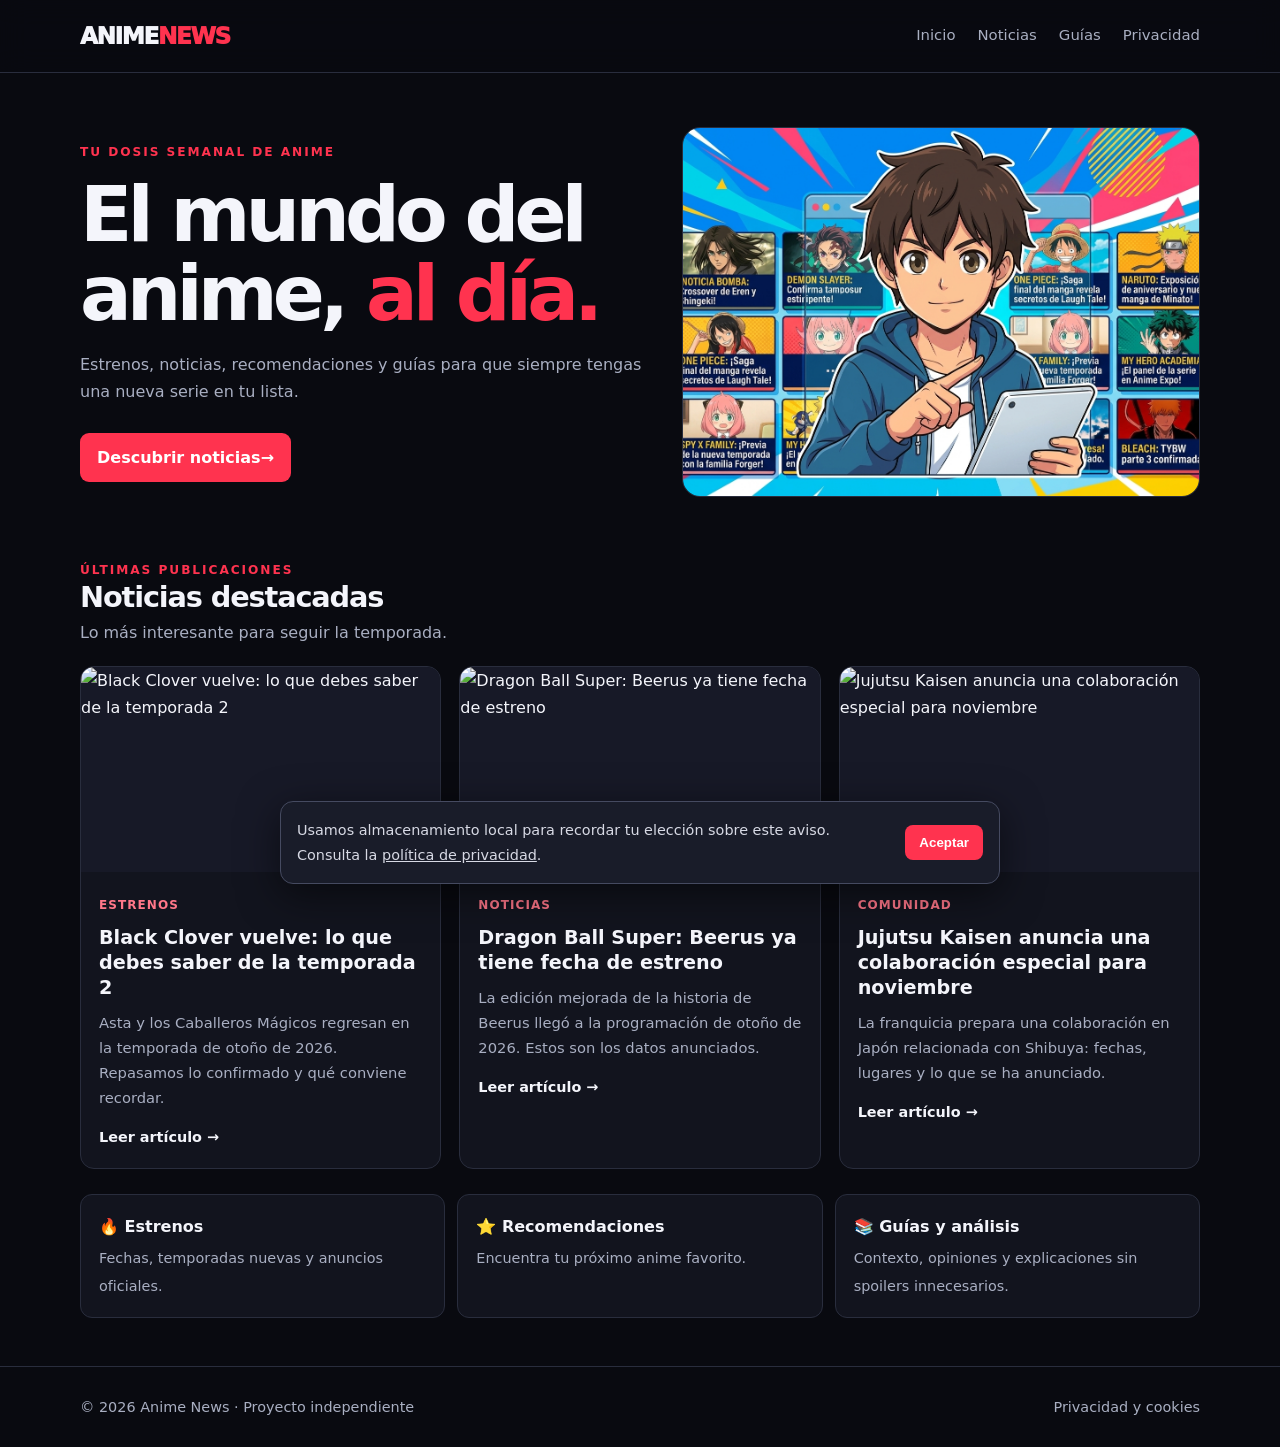
==== commit e9af42ce: "Duplicate hero section with updated image source" ====
--- a/index.html
+++ b/index.html
@@ -10,7 +10,7 @@
 <body>
 <header class="site-header"><div class="container nav"><a class="brand" href="/">ANIME<span>NEWS</span></a><nav class="nav-links" aria-label="Navegación principal"><a href="/">Inicio</a><a href="#noticias">Noticias</a><a href="#guias">Guías</a><a href="privacy.html">Privacidad</a></nav></div></header>
 <main>
-<section class="hero"><div class="container hero-grid"><div><div class="eyebrow">Tu dosis semanal de anime</div><h1>El mundo del anime, <span style="color:var(--red)">al día.</span></h1><p>Estrenos, noticias, recomendaciones y guías para que siempre tengas una nueva serie en tu lista.</p><a class="btn" href="#noticias">Descubrir noticias <span aria-hidden="true">→</span></a></div><img class="hero-img" src="noticias.jpeg" alt="Ilustración de estilo anime para la portada" fetchpriority="high"></div></section>
+<section class="hero"><div class="container hero-grid"><div><div class="eyebrow">Tu dosis semanal de anime</div><h1>El mundo del anime, <span style="color:var(--red)">al día.</span></h1><p>Estrenos, noticias, recomendaciones y guías para que siempre tengas una nueva serie en tu lista.</p><a class="btn" href="#noticias">Descubrir noticias <span aria-hidden="true">→</span></a></div><img class="hero-img" src="noti.jpeg" alt="Ilustración de estilo anime para la portada" fetchpriority="high"></div></section>
 <section class="section" id="noticias"><div class="container"><div class="section-heading"><div><div class="eyebrow">Últimas publicaciones</div><h2>Noticias destacadas</h2><p>Lo más interesante para seguir la temporada.</p></div></div><div id="posts-container" class="post-grid"><noscript>Activa JavaScript para ver las noticias destacadas.</noscript></div>
 <div class="feature-strip" id="guias"><div class="feature"><strong>🔥 Estrenos</strong><span>Fechas, temporadas nuevas y anuncios oficiales.</span></div><div class="feature"><strong>⭐ Recomendaciones</strong><span>Encuentra tu próximo anime favorito.</span></div><div class="feature"><strong>📚 Guías y análisis</strong><span>Contexto, opiniones y explicaciones sin spoilers innecesarios.</span></div></div>
 </div></section>
